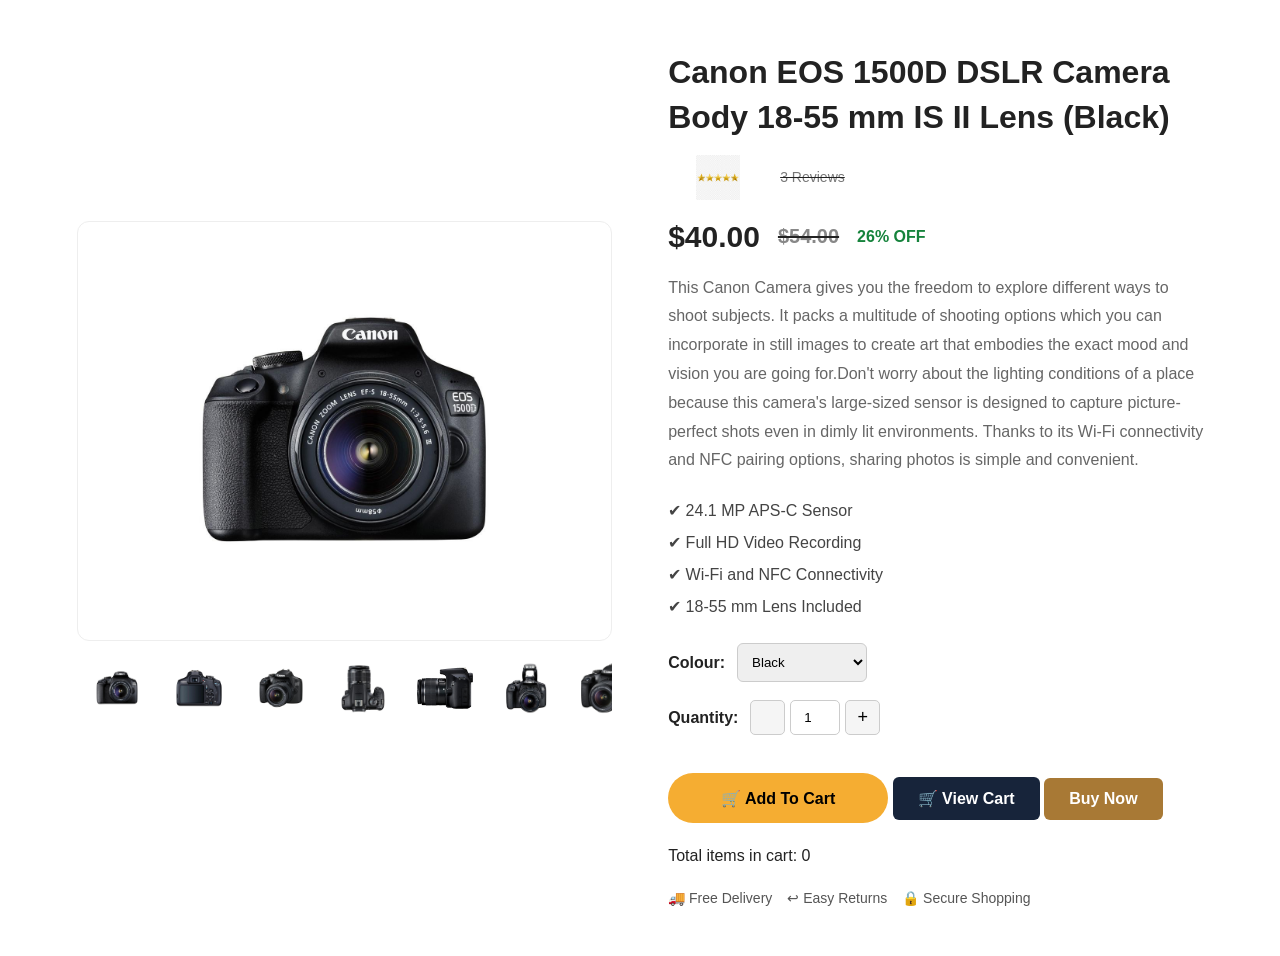
==== index.html @ 293175b8 "uploaded" ====
<!DOCTYPE html>
<html lang="en">
<head>
    <meta charset="UTF-8">
    <meta name="viewport" content="width=device-width, initial-scale=1.0">
    <title>Canon EOS 1500D DSLR Camera</title>
    <link rel="icon" href="./favicon.ico" type="image/x-icon">
    <link rel="stylesheet" href="cam.css">
</head>
<body>
    <main>
        <div class="one">
            <img src="./images/1.jpg"
                 alt="Canon EOS 1500D Camera"
                 id="img1">
            <nav class="container">
                <img src="./images/1.jpg" alt="Camera front view" id="b">
                <img src="./images/2.jpg" alt="Camera back view" id="c">
                <img src="./images/3.jpg" alt="Camera angle view" id="d">
                <img src="./images/4.jpg" alt="Camera top view" id="e">
                <img src="./images/5.jpg" alt="Camera side view" id="f">
                <img src="./images/6.jpg" alt="Camera flash view" id="g">
                <img src="./images/7.jpg" alt="Camera product view" id="h">
            </nav>
        </div>
        <div class="three">
            <h1>
                Canon EOS 1500D DSLR Camera Body
                18-55 mm IS II Lens (Black)
            </h1>
            <div class="star">
                <img src="./images/star.jpg"
                     alt="Product rating"
                     id="s1">
                <del>
                    <p id="rev">3 Reviews</p>
                </del>

            </div>
            <div class="amt">
                <h2 id="am1">$40.00</h2>
                <del>
                    <h3 id="am2">$54.00</h3>
                </del>
                <span class="discount">26% OFF</span>
            </div>
            <p id="con">
                This Canon Camera gives you the freedom to explore different ways to shoot subjects. It packs a multitude of shooting options which you can incorporate in still images to create art that embodies the exact mood and vision you are going for.Don't worry about the lighting conditions of a place because this camera's large-sized sensor is designed to capture picture-perfect shots even in dimly lit environments. Thanks to its Wi-Fi connectivity and NFC pairing options, sharing photos is simple and convenient.
            </p>
            <div class="features">
                <p>✔ 24.1 MP APS-C Sensor</p>
                <p>✔ Full HD Video Recording</p>
                <p>✔ Wi-Fi and NFC Connectivity</p>
                <p>✔ 18-55 mm Lens Included</p>
            </div>
            <div class="option">
                <label for="colour">Colour:</label>
                <select id="colour">
                    <option value="Black">Black</option>
                </select>
            </div>
            <div class="option">
                <label for="qty">Quantity:</label>
                <div class="quantity">
                    <button class="qty-btn" id="dec" type="button">
                    </button>
                    <input
                        type="number"
                        id="qty"
                        value="1"
                        min="1"
                    >
                    <button class="qty-btn" id="inc" type="button">
                        +
                    </button>
                </div>
            </div>
            <button id="cart" type="button">
                🛒 Add To Cart
            </button>
            <button id="viewCart" type="button">🛒 View Cart</button>
            <button id="buyNow" type="button">Buy Now</button>
            <p id="cartMessage"></p>
            <p>Total items in cart: <span id="cartCount">0</span></p>
            <div class="delivery">
                <p>🚚 Free Delivery</p>
                <p>↩ Easy Returns</p>
                <p>🔒 Secure Shopping</p>
            </div>
        </div>
    </main>
    <script src="cam.js"></script>
</body>
</html>
---- cam.css ----
* {
    margin: 0;
    padding: 0;
    box-sizing: border-box;
}

body {
    background: #f3f4f6;
    font-family: Arial, sans-serif;
    color: #222;
    min-height: 100vh;
}

main {
    width: 100%;
    min-height: 100vh;
    background: white;
    display: grid;
    grid-template-columns: minmax(0, 1fr) minmax(0, 1fr);
    gap: 5%;
    padding: 50px 6%;
    align-items: center;
}

.one {
    width: 100%;
    min-width: 0;
    display: flex;
    flex-direction: column;
    align-items: center;
}

#img1 {
    width: 100%;
    max-width: 550px;
    height: 420px;
    object-fit: contain;
    padding: 15px;
    border: 1px solid #eee;
    border-radius: 12px;
}

.container {
    width: 100%;
    max-width: 550px;
    display: flex;
    gap: 12px;
    justify-content: flex-start;
    overflow-x: auto;
    padding: 12px 5px;
}

.container img {
    width: 70px;
    height: 70px;
    flex-shrink: 0;
    object-fit: contain;
    padding: 5px;
    border: 1px solid #ddd;
    border-radius: 8px;
    cursor: pointer;
}

.container img:hover {
    border: 2px solid #e6a126;
}

.three {
    width: 100%;
    min-width: 0;
}

.three h1 {
    font-size: clamp(23px, 2.5vw, 32px);
    line-height: 1.4;
    margin-bottom: 15px;
}

.star {
    display: flex;
    align-items: center;
    gap: 12px;
    margin: 15px 0;
}

#s1 {
    width: 100px;
    height: 45px;
    object-fit: contain;
}

#rev {
    color: #777;
    font-size: 14px;
}

.amt {
    display: flex;
    align-items: center;
    flex-wrap: wrap;
    gap: 18px;
    margin: 20px 0;
}

#am1 {
    color: #222;
    font-size: 30px;
}

#am2 {
    color: #888;
    font-size: 20px;
}

.discount {
    color: #16833c;
    font-weight: bold;
}

#con {
    color: #666;
    font-size: 16px;
    line-height: 1.8;
    margin: 20px 0;
    overflow-wrap: anywhere;
}

.features {
    line-height: 2;
    margin: 20px 0;
    color: #444;
}

.option {
    display: flex;
    align-items: center;
    flex-wrap: wrap;
    gap: 12px;
    margin: 18px 0;
}

.option label {
    font-size: 16px;
    font-weight: bold;
}

#colour {
    padding: 10px;
    width: 130px;
    border: 1px solid #ccc;
    border-radius: 6px;
}

.quantity {
    display: flex;
    align-items: center;
    gap: 5px;
}

.qty-btn {
    width: 35px;
    height: 35px;
    border: 1px solid #ccc;
    background: #f5f5f5;
    border-radius: 5px;
    cursor: pointer;
    font-size: 18px;
}

#qty {
    width: 50px;
    height: 35px;
    text-align: center;
    border: 1px solid #ccc;
    border-radius: 5px;
}

#cart {
    width: 220px;
    max-width: 100%;
    height: 50px;
    margin-top: 20px;
    background: #f5ad32;
    border: none;
    border-radius: 30px;
    font-size: 16px;
    font-weight: bold;
    cursor: pointer;
}

#cart:hover {
    background: #e39415;
}

.delivery {
    display: flex;
    flex-wrap: wrap;
    gap: 15px;
    margin-top: 25px;
    color: #555;
    font-size: 14px;
}

@media (max-width: 800px) {
    main {
        grid-template-columns: 1fr;
        gap: 35px;
        padding: 30px 5%;
    }

    #img1 {
        height: 350px;
    }

    .three {
        max-width: 650px;
        margin: auto;
    }
}

@media (max-width: 480px) {
    main {
        padding: 20px 16px;
    }

    #img1 {
        height: 270px;
    }

    .three h1 {
        font-size: 23px;
    }

    #con {
        font-size: 14px;
    }

    .delivery {
        gap: 10px;
    }
}
#img1 {
    transition: transform 0.3s ease;
    cursor: zoom-in;
}

#img1:hover {
    transform: scale(1.15);
}
.container img {
    cursor: pointer;
    border: 2px solid transparent;
    transition: 0.2s ease;
}

.container img.active {
    border: 2px solid #222;
    transform: scale(1.05);
}
#cartMessage {
    color: green;
    font-weight: bold;
    margin-top: 12px;
}

#viewCart {
    padding: 12px 25px;
    background: #17243a;
    color: white;
    border: none;
    border-radius: 6px;
    font-size: 16px;
    font-weight: bold;
    cursor: pointer;
    transition: 0.3s ease;
}

#viewCart:hover {
    background: #a87935;
    transform: translateY(-2px);
}
#buyNow {
    padding: 12px 25px;
    background: #a87935;
    color: white;
    border: none;
    border-radius: 6px;
    font-size: 16px;
    font-weight: bold;
    cursor: pointer;
    margin: 15px 0;
    transition: 0.3s ease;
}

#buyNow:hover {
    background: #805b28;
    transform: translateY(-2px);
}
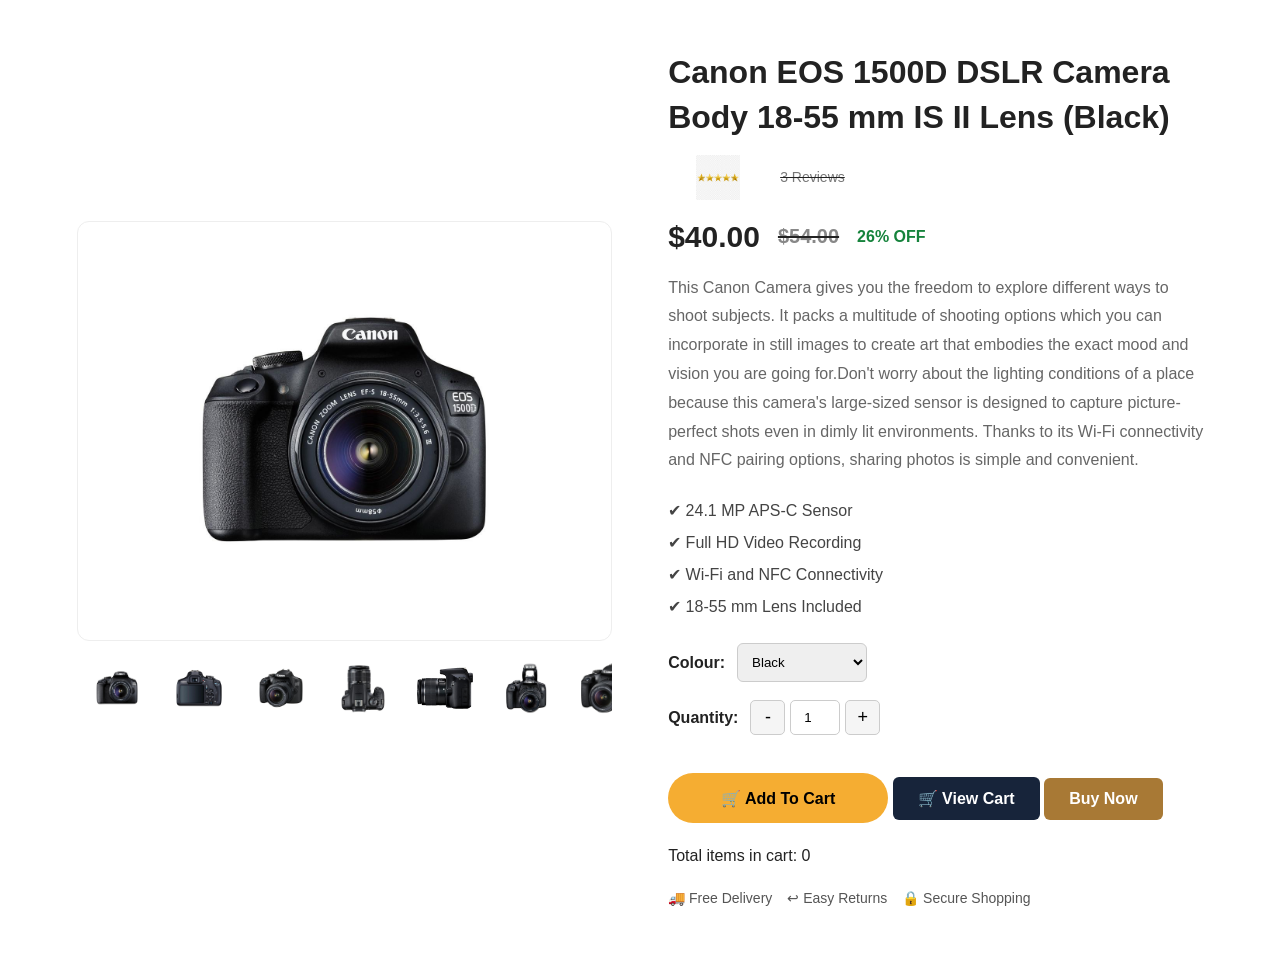
==== commit 0ffc01cc: "Fix HTML formatting issues in index.html" ====
--- a/index.html
+++ b/index.html
@@ -62,7 +62,7 @@
             <div class="option">
                 <label for="qty">Quantity:</label>
                 <div class="quantity">
-                    <button class="qty-btn" id="dec" type="button">
+                    <button class="qty-btn" id="dec" type="button">-
                     </button>
                     <input
                         type="number"
